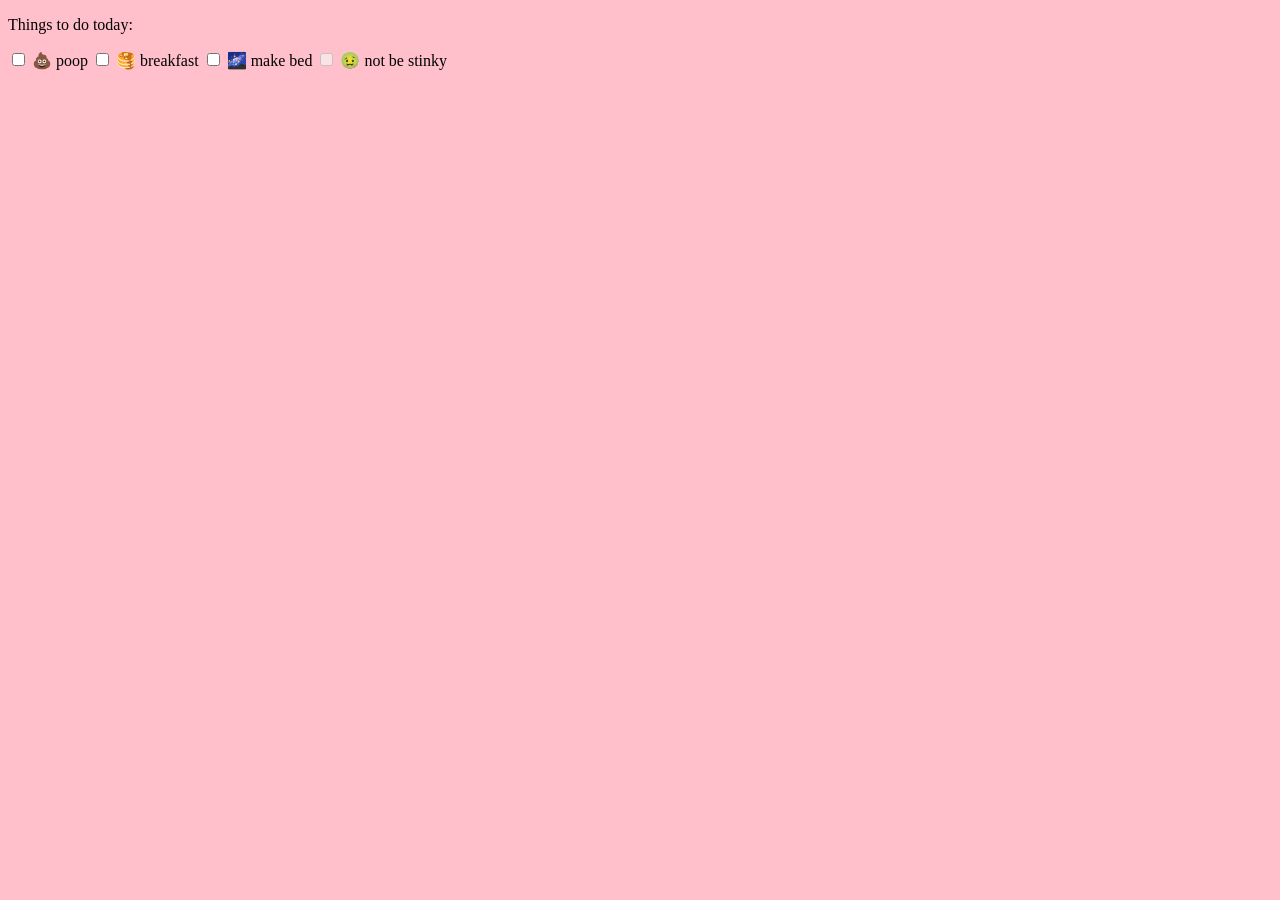
==== index.html @ 3c7a0d49 "ahh" ====
<!DOCTYPE html>
<html>
<meta charset="UTF-8">
<body>
<Body bgcolor="pink">  
<form>
    <p>Things to do today:</p>
    <input type="checkbox" name="veggies" id="veg1" value="💩 poop" onclick="return       ValidateSelection();">
    <label for="veg1">💩 poop</label>
    <input form="myForm" type="checkbox" name="veggies" id="veg2"  value="🥞 breakfast" onclick="return ValidateSelection();"> 
    <label for="veg2">🥞 breakfast</label>
    <input form="myForm" type="checkbox" name="veggies" id="veg3"  value="🌌 make bed" onclick="return ValidateSelection();"> 
    <label for="veg3">🌌 make bed</label>
    <input type="checkbox" name="veggies" id="veg4" value="🤢 not be stinky" disabled> 
    <label for="veg4">🤢 not be stinky</label>

</form>
<script type="text/javascript">  
    function ValidateSelection()  
    {  
        var cb = document.getElementsByName("veggies");  
        var CheckedItems = 0; 
        for(var i = 0; i < cb.length; i++)  
        {  
            if(cb[i].checked)  
                CheckedItems++;  
        }  
        if(CheckedItems > 2){
           alert("You did the things you needed to do today!");
           return false; }
}  
 </script>
</body>
</html>
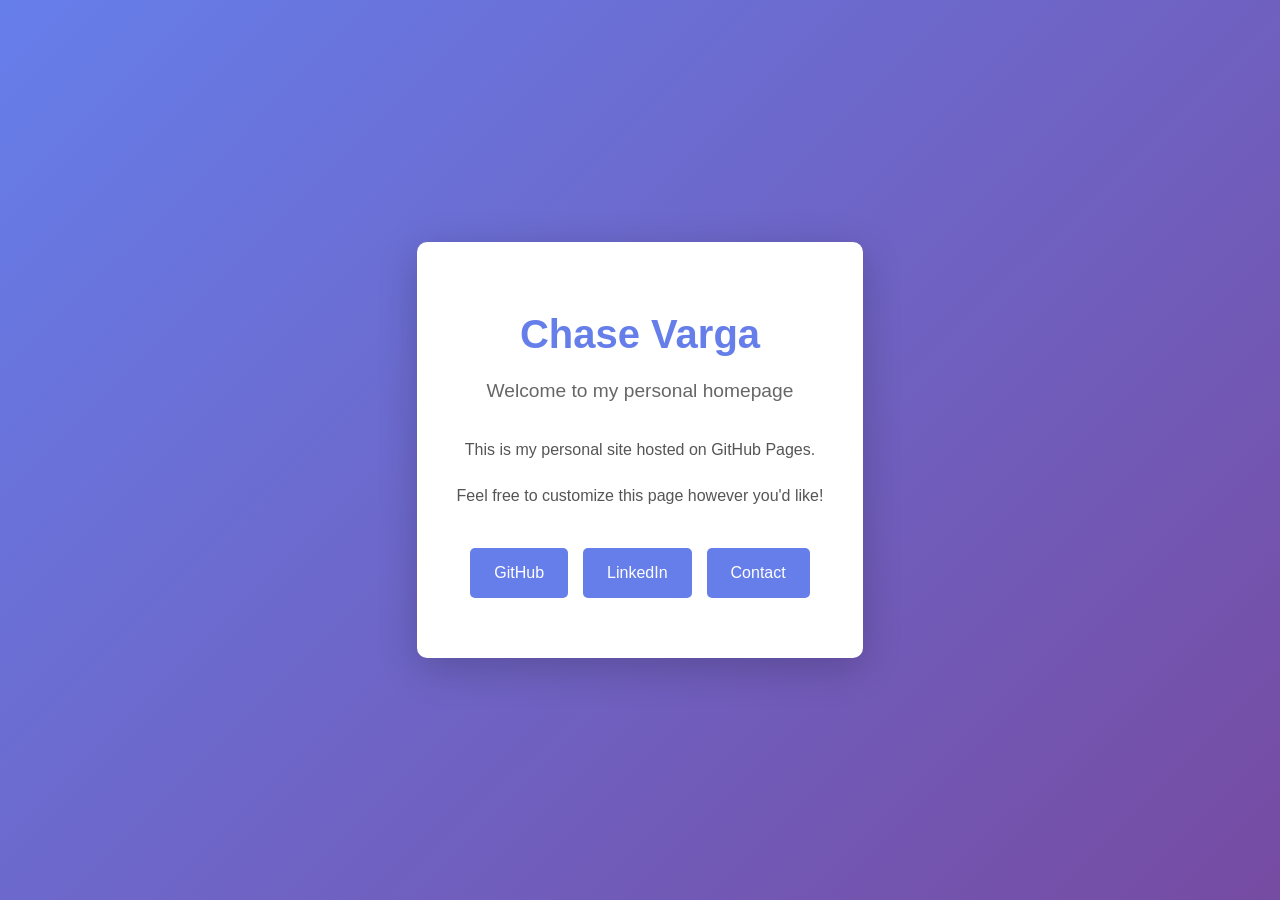
==== commit 5eefff29: "Initial commit: Add personal homepage Created a basic personal homepage with modern styling.  🤖 Gene" ====
--- a/index.html
+++ b/index.html
@@ -1,34 +1,90 @@
 <!DOCTYPE html>
-<html>
-<meta charset="UTF-8">
+<html lang="en">
+<head>
+    <meta charset="UTF-8">
+    <meta name="viewport" content="width=device-width, initial-scale=1.0">
+    <title>Chase Varga - Personal Homepage</title>
+    <style>
+        * {
+            margin: 0;
+            padding: 0;
+            box-sizing: border-box;
+        }
+
+        body {
+            font-family: -apple-system, BlinkMacSystemFont, 'Segoe UI', Roboto, Oxygen, Ubuntu, Cantarell, sans-serif;
+            line-height: 1.6;
+            color: #333;
+            background: linear-gradient(135deg, #667eea 0%, #764ba2 100%);
+            min-height: 100vh;
+            display: flex;
+            align-items: center;
+            justify-content: center;
+            padding: 20px;
+        }
+
+        .container {
+            background: white;
+            border-radius: 10px;
+            box-shadow: 0 10px 40px rgba(0, 0, 0, 0.2);
+            padding: 60px 40px;
+            max-width: 600px;
+            text-align: center;
+        }
+
+        h1 {
+            font-size: 2.5em;
+            margin-bottom: 10px;
+            color: #667eea;
+        }
+
+        .subtitle {
+            font-size: 1.2em;
+            color: #666;
+            margin-bottom: 30px;
+        }
+
+        p {
+            margin-bottom: 20px;
+            color: #555;
+        }
+
+        .links {
+            margin-top: 40px;
+            display: flex;
+            gap: 15px;
+            justify-content: center;
+            flex-wrap: wrap;
+        }
+
+        .links a {
+            text-decoration: none;
+            color: white;
+            background: #667eea;
+            padding: 12px 24px;
+            border-radius: 5px;
+            transition: background 0.3s ease;
+            font-weight: 500;
+        }
+
+        .links a:hover {
+            background: #764ba2;
+        }
+    </style>
+</head>
 <body>
-<Body bgcolor="pink">  
-<form>
-    <p>Things to do today:</p>
-    <input type="checkbox" name="veggies" id="veg1" value="💩 poop" onclick="return       ValidateSelection();">
-    <label for="veg1">💩 poop</label>
-    <input form="myForm" type="checkbox" name="veggies" id="veg2"  value="🥞 breakfast" onclick="return ValidateSelection();"> 
-    <label for="veg2">🥞 breakfast</label>
-    <input form="myForm" type="checkbox" name="veggies" id="veg3"  value="🌌 make bed" onclick="return ValidateSelection();"> 
-    <label for="veg3">🌌 make bed</label>
-    <input type="checkbox" name="veggies" id="veg4" value="🤢 not be stinky" disabled> 
-    <label for="veg4">🤢 not be stinky</label>
+    <div class="container">
+        <h1>Chase Varga</h1>
+        <p class="subtitle">Welcome to my personal homepage</p>
 
-</form>
-<script type="text/javascript">  
-    function ValidateSelection()  
-    {  
-        var cb = document.getElementsByName("veggies");  
-        var CheckedItems = 0; 
-        for(var i = 0; i < cb.length; i++)  
-        {  
-            if(cb[i].checked)  
-                CheckedItems++;  
-        }  
-        if(CheckedItems > 2){
-           alert("You did the things you needed to do today!");
-           return false; }
-}  
- </script>
+        <p>This is my personal site hosted on GitHub Pages.</p>
+        <p>Feel free to customize this page however you'd like!</p>
+
+        <div class="links">
+            <a href="https://github.com/Chase-Projects" target="_blank">GitHub</a>
+            <a href="#" target="_blank">LinkedIn</a>
+            <a href="#" target="_blank">Contact</a>
+        </div>
+    </div>
 </body>
 </html>
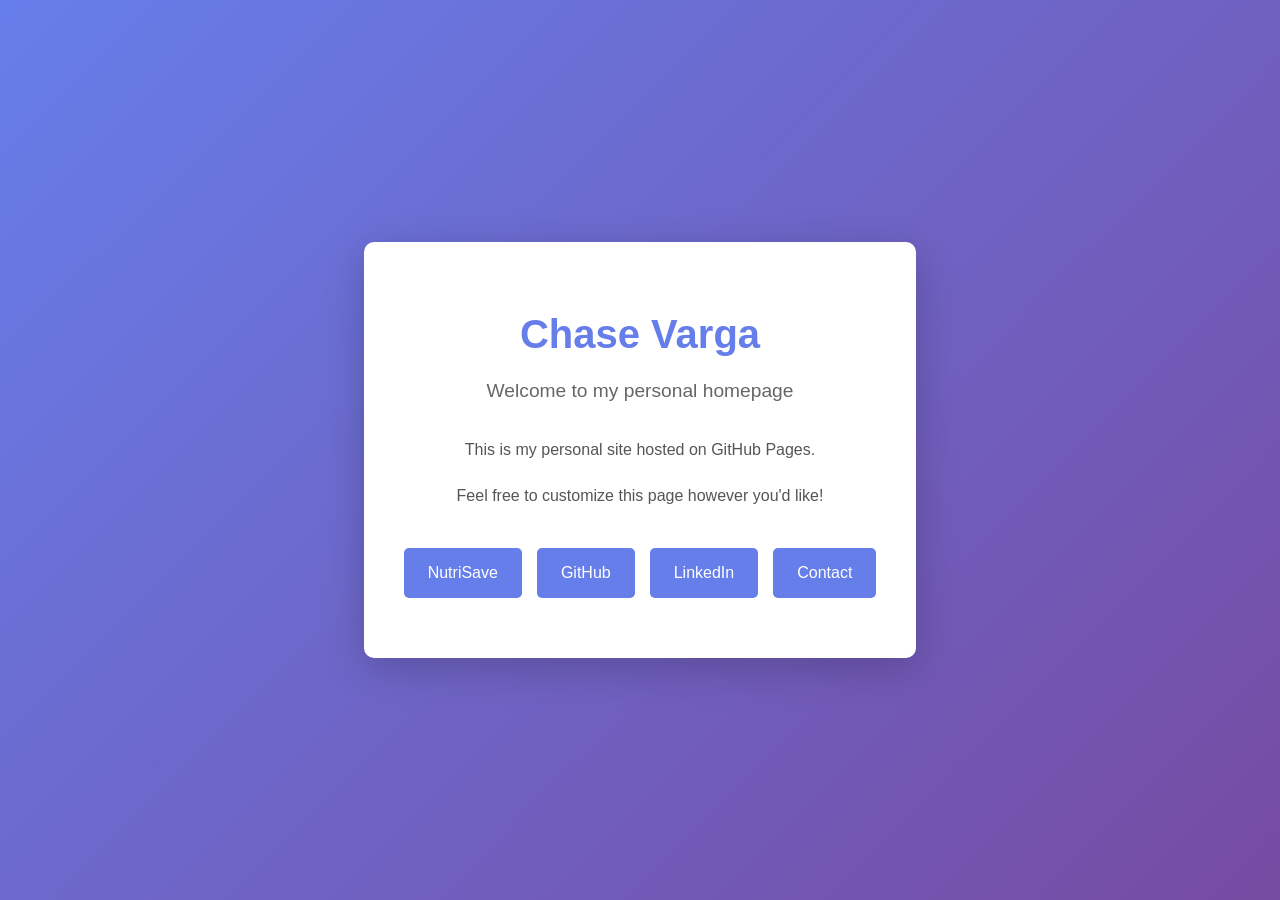
==== commit 3fd2414e: "Add NutriSave project link" ====
--- a/index.html
+++ b/index.html
@@ -81,6 +81,7 @@
         <p>Feel free to customize this page however you'd like!</p>
 
         <div class="links">
+            <a href="https://chase-projects.github.io/nutrisave-solutions/" target="_blank">NutriSave</a>
             <a href="https://github.com/Chase-Projects" target="_blank">GitHub</a>
             <a href="#" target="_blank">LinkedIn</a>
             <a href="#" target="_blank">Contact</a>
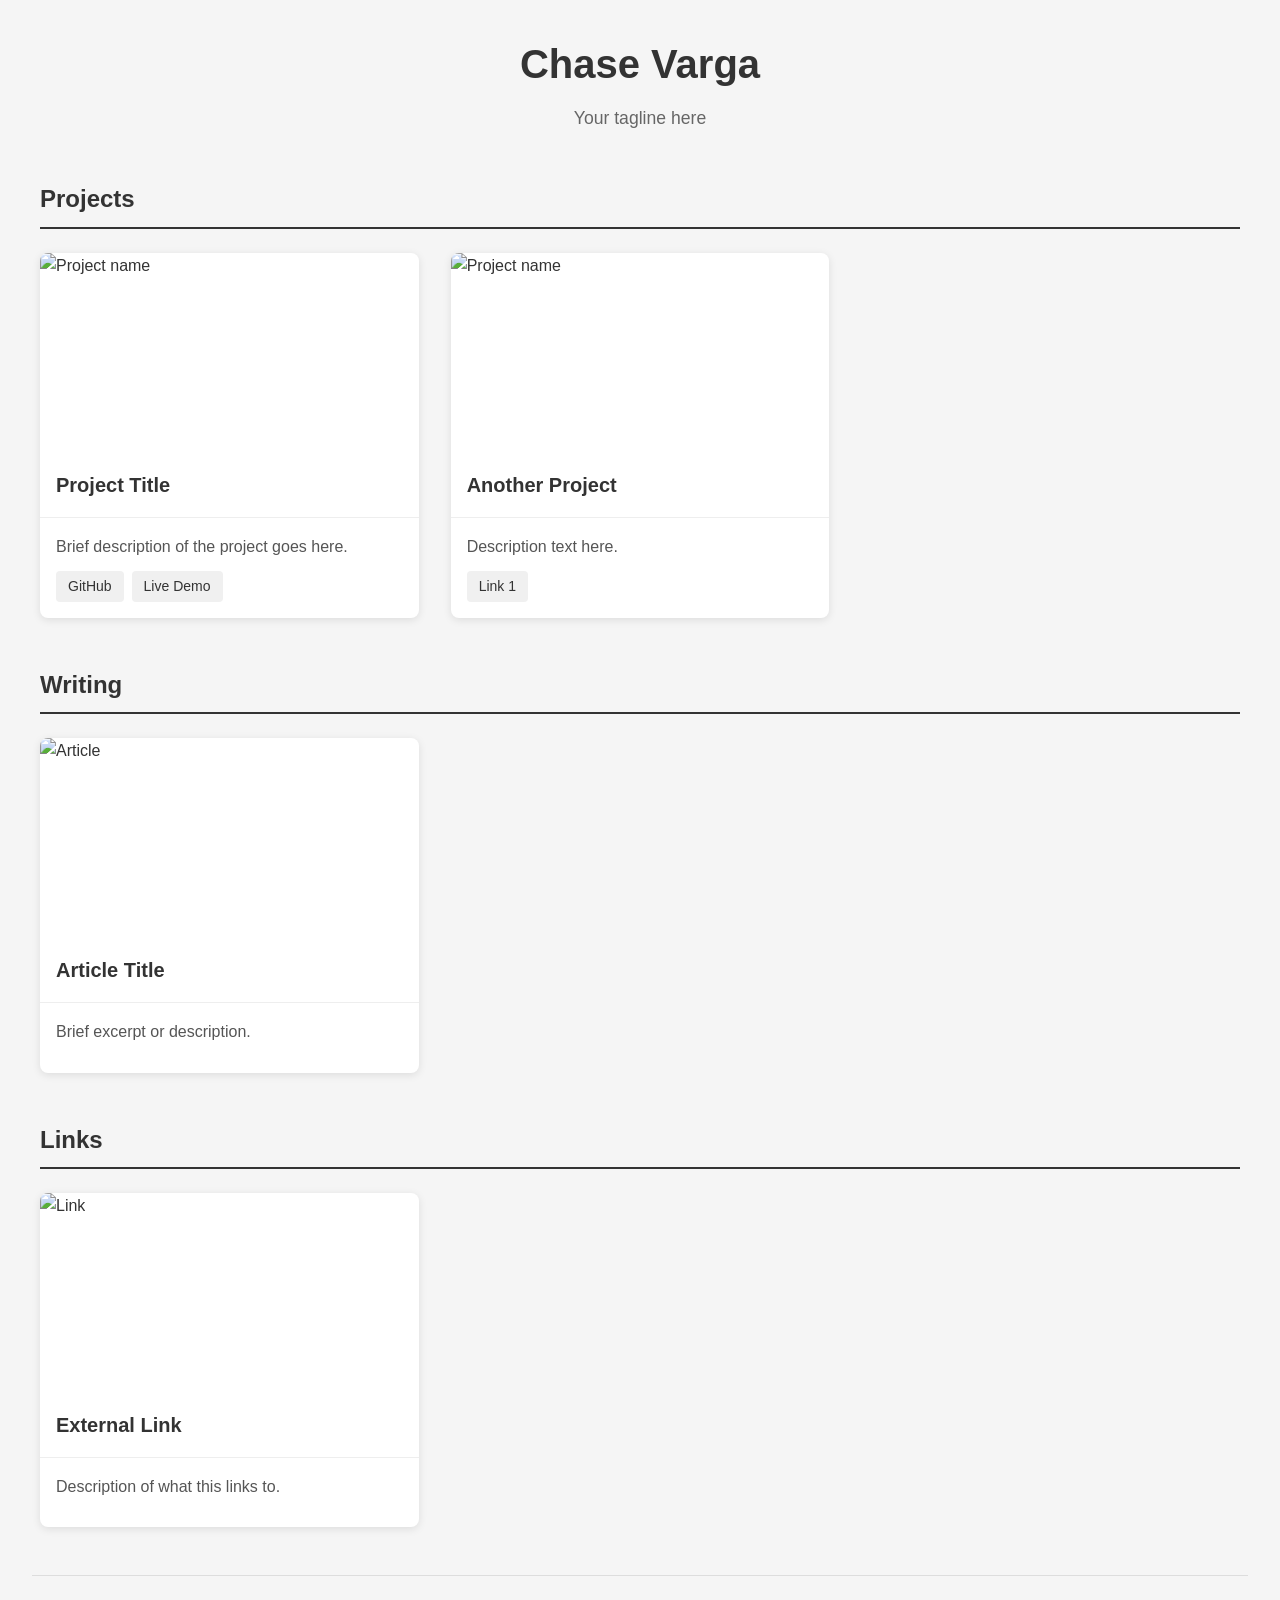
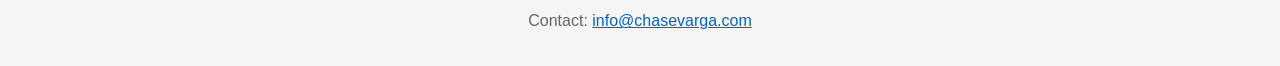
==== commit 003043cc: "initial site with widget layout" ====
--- a/index.html
+++ b/index.html
@@ -3,89 +3,93 @@
 <head>
     <meta charset="UTF-8">
     <meta name="viewport" content="width=device-width, initial-scale=1.0">
-    <title>Chase Varga - Personal Homepage</title>
-    <style>
-        * {
-            margin: 0;
-            padding: 0;
-            box-sizing: border-box;
-        }
-
-        body {
-            font-family: -apple-system, BlinkMacSystemFont, 'Segoe UI', Roboto, Oxygen, Ubuntu, Cantarell, sans-serif;
-            line-height: 1.6;
-            color: #333;
-            background: linear-gradient(135deg, #667eea 0%, #764ba2 100%);
-            min-height: 100vh;
-            display: flex;
-            align-items: center;
-            justify-content: center;
-            padding: 20px;
-        }
-
-        .container {
-            background: white;
-            border-radius: 10px;
-            box-shadow: 0 10px 40px rgba(0, 0, 0, 0.2);
-            padding: 60px 40px;
-            max-width: 600px;
-            text-align: center;
-        }
-
-        h1 {
-            font-size: 2.5em;
-            margin-bottom: 10px;
-            color: #667eea;
-        }
-
-        .subtitle {
-            font-size: 1.2em;
-            color: #666;
-            margin-bottom: 30px;
-        }
-
-        p {
-            margin-bottom: 20px;
-            color: #555;
-        }
-
-        .links {
-            margin-top: 40px;
-            display: flex;
-            gap: 15px;
-            justify-content: center;
-            flex-wrap: wrap;
-        }
-
-        .links a {
-            text-decoration: none;
-            color: white;
-            background: #667eea;
-            padding: 12px 24px;
-            border-radius: 5px;
-            transition: background 0.3s ease;
-            font-weight: 500;
-        }
-
-        .links a:hover {
-            background: #764ba2;
-        }
-    </style>
+    <title>Chase Varga</title>
+    <link rel="stylesheet" href="styles.css">
 </head>
 <body>
-    <div class="container">
+    <header>
         <h1>Chase Varga</h1>
-        <p class="subtitle">Welcome to my personal homepage</p>
+        <p class="tagline">Your tagline here</p>
+    </header>
 
-        <p>This is my personal site hosted on GitHub Pages.</p>
-        <p>Feel free to customize this page however you'd like!</p>
+    <main>
+        <!-- PROJECTS SECTION -->
+        <section class="category">
+            <h2>Projects</h2>
+            <div class="widget-grid">
 
-        <div class="links">
-            <a href="https://chase-projects.github.io/nutrisave-solutions/" target="_blank">NutriSave</a>
-            <a href="https://github.com/Chase-Projects" target="_blank">GitHub</a>
-            <a href="#" target="_blank">LinkedIn</a>
-            <a href="#" target="_blank">Contact</a>
-        </div>
-    </div>
+                <!-- Widget Template - Copy this block to add more -->
+                <article class="widget">
+                    <div class="widget-image">
+                        <img src="https://via.placeholder.com/400x250" alt="Project name">
+                    </div>
+                    <a href="#" class="widget-title">Project Title</a>
+                    <div class="widget-content">
+                        <p>Brief description of the project goes here.</p>
+                        <ul class="widget-links">
+                            <li><a href="#">GitHub</a></li>
+                            <li><a href="#">Live Demo</a></li>
+                        </ul>
+                    </div>
+                </article>
+
+                <!-- Another widget example -->
+                <article class="widget">
+                    <div class="widget-image">
+                        <img src="https://via.placeholder.com/400x250" alt="Project name">
+                    </div>
+                    <a href="#" class="widget-title">Another Project</a>
+                    <div class="widget-content">
+                        <p>Description text here.</p>
+                        <ul class="widget-links">
+                            <li><a href="#">Link 1</a></li>
+                        </ul>
+                    </div>
+                </article>
+
+            </div>
+        </section>
+
+        <!-- WRITING SECTION -->
+        <section class="category">
+            <h2>Writing</h2>
+            <div class="widget-grid">
+
+                <article class="widget">
+                    <div class="widget-image">
+                        <img src="https://via.placeholder.com/400x250" alt="Article">
+                    </div>
+                    <a href="#" class="widget-title">Article Title</a>
+                    <div class="widget-content">
+                        <p>Brief excerpt or description.</p>
+                    </div>
+                </article>
+
+            </div>
+        </section>
+
+        <!-- LINKS SECTION -->
+        <section class="category">
+            <h2>Links</h2>
+            <div class="widget-grid">
+
+                <article class="widget">
+                    <div class="widget-image">
+                        <img src="https://via.placeholder.com/400x250" alt="Link">
+                    </div>
+                    <a href="#" class="widget-title">External Link</a>
+                    <div class="widget-content">
+                        <p>Description of what this links to.</p>
+                    </div>
+                </article>
+
+            </div>
+        </section>
+
+    </main>
+
+    <footer>
+        <p>Contact: <a href="mailto:info@chasevarga.com">info@chasevarga.com</a></p>
+    </footer>
 </body>
 </html>
--- a/styles.css
+++ b/styles.css
@@ -0,0 +1,158 @@
+/* Reset and base styles */
+* {
+    margin: 0;
+    padding: 0;
+    box-sizing: border-box;
+}
+
+body {
+    font-family: -apple-system, BlinkMacSystemFont, 'Segoe UI', Roboto, Oxygen, Ubuntu, sans-serif;
+    line-height: 1.6;
+    color: #333;
+    background-color: #f5f5f5;
+    padding: 2rem;
+}
+
+/* Header */
+header {
+    text-align: center;
+    margin-bottom: 3rem;
+}
+
+header h1 {
+    font-size: 2.5rem;
+    margin-bottom: 0.5rem;
+}
+
+.tagline {
+    color: #666;
+    font-size: 1.1rem;
+}
+
+/* Main content */
+main {
+    max-width: 1200px;
+    margin: 0 auto;
+}
+
+/* Category sections */
+.category {
+    margin-bottom: 3rem;
+}
+
+.category h2 {
+    font-size: 1.5rem;
+    margin-bottom: 1.5rem;
+    padding-bottom: 0.5rem;
+    border-bottom: 2px solid #333;
+}
+
+/* Widget grid - responsive */
+.widget-grid {
+    display: grid;
+    grid-template-columns: repeat(auto-fill, minmax(300px, 1fr));
+    gap: 2rem;
+}
+
+/* Individual widget card */
+.widget {
+    background: white;
+    border-radius: 8px;
+    overflow: hidden;
+    box-shadow: 0 2px 8px rgba(0, 0, 0, 0.1);
+    transition: transform 0.2s ease, box-shadow 0.2s ease;
+}
+
+.widget:hover {
+    transform: translateY(-4px);
+    box-shadow: 0 4px 16px rgba(0, 0, 0, 0.15);
+}
+
+/* Widget image */
+.widget-image {
+    width: 100%;
+    height: 200px;
+    overflow: hidden;
+}
+
+.widget-image img {
+    width: 100%;
+    height: 100%;
+    object-fit: cover;
+}
+
+/* Widget title (main link) */
+.widget-title {
+    display: block;
+    padding: 1rem;
+    font-size: 1.25rem;
+    font-weight: 600;
+    color: #333;
+    text-decoration: none;
+    border-bottom: 1px solid #eee;
+}
+
+.widget-title:hover {
+    color: #0066cc;
+}
+
+/* Widget content area */
+.widget-content {
+    padding: 1rem;
+}
+
+.widget-content p {
+    margin-bottom: 0.75rem;
+    color: #555;
+}
+
+/* Secondary links in widget */
+.widget-links {
+    list-style: none;
+    display: flex;
+    flex-wrap: wrap;
+    gap: 0.5rem;
+}
+
+.widget-links li a {
+    display: inline-block;
+    padding: 0.25rem 0.75rem;
+    background: #f0f0f0;
+    border-radius: 4px;
+    color: #333;
+    text-decoration: none;
+    font-size: 0.875rem;
+}
+
+.widget-links li a:hover {
+    background: #0066cc;
+    color: white;
+}
+
+/* Footer */
+footer {
+    text-align: center;
+    margin-top: 3rem;
+    padding-top: 2rem;
+    border-top: 1px solid #ddd;
+    color: #666;
+}
+
+footer a {
+    color: #0066cc;
+}
+
+/* Responsive adjustments */
+@media (max-width: 600px) {
+    body {
+        padding: 1rem;
+    }
+
+    header h1 {
+        font-size: 2rem;
+    }
+
+    .widget-grid {
+        grid-template-columns: 1fr;
+    }
+}
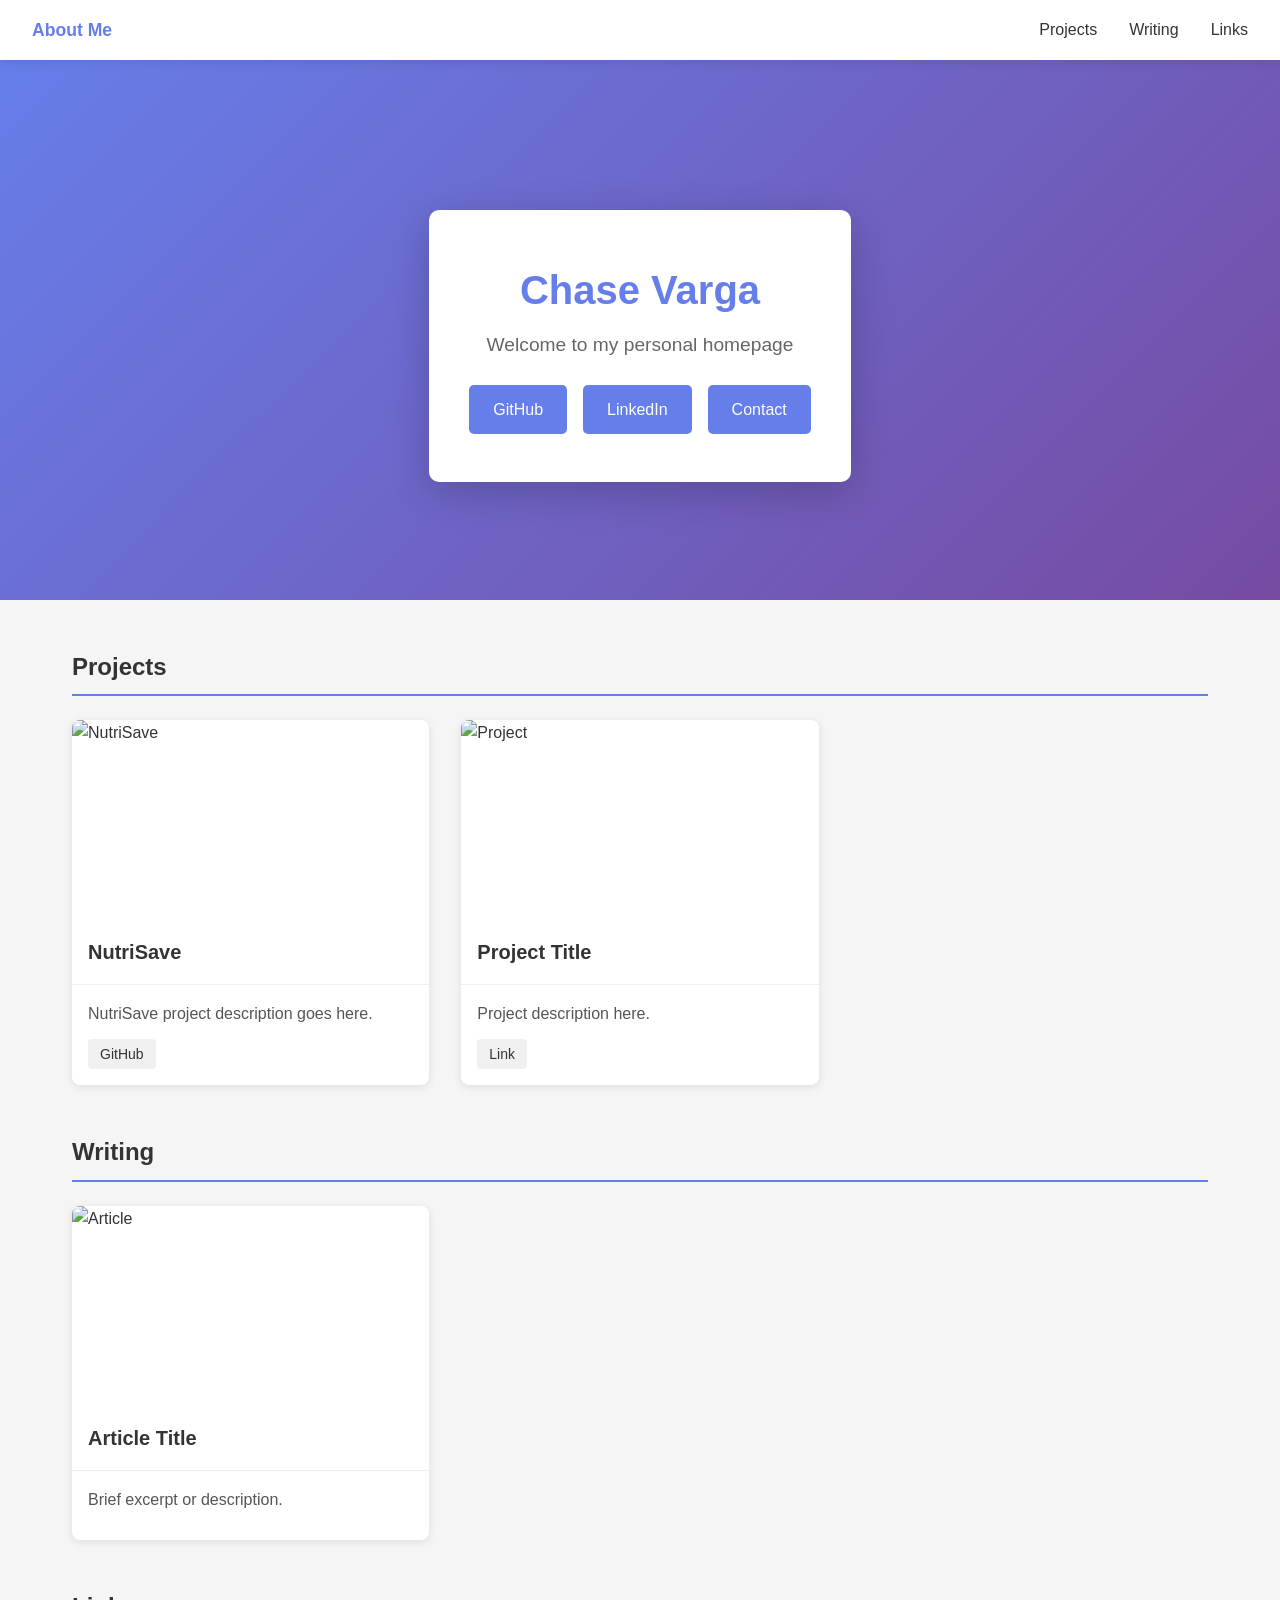
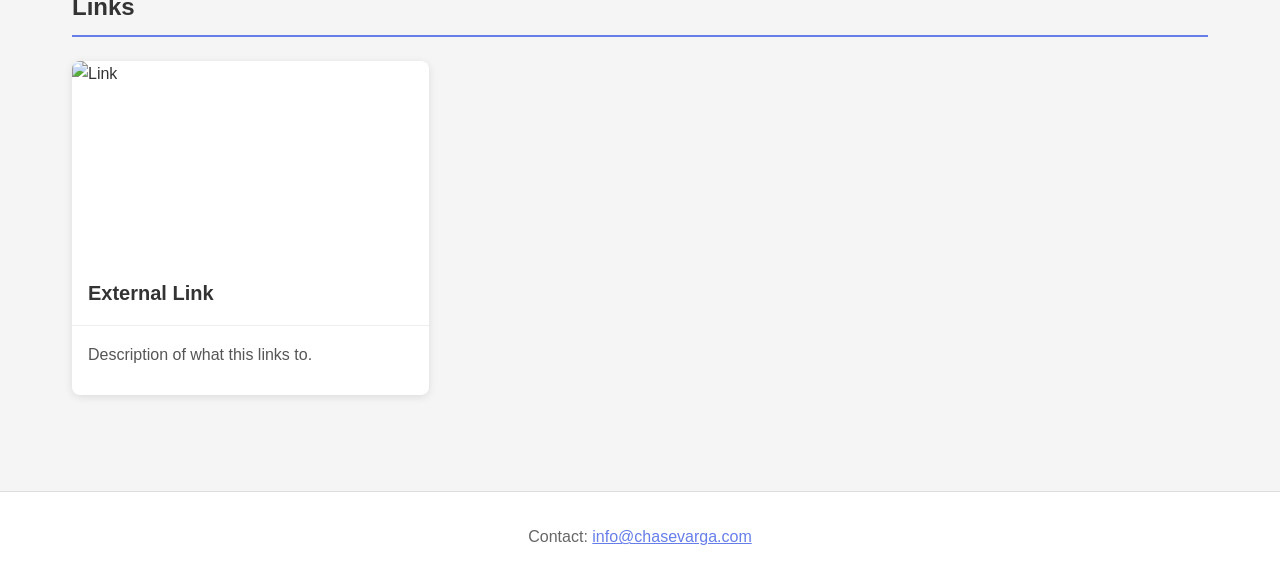
==== commit f5b5546e: "Integrate old site with new widget layout and navbar" ====
--- a/index.html
+++ b/index.html
@@ -7,42 +7,59 @@
     <link rel="stylesheet" href="styles.css">
 </head>
 <body>
-    <header>
-        <h1>Chase Varga</h1>
-        <p class="tagline">Your tagline here</p>
-    </header>
+    <!-- TOP NAVIGATION BAR -->
+    <nav class="navbar">
+        <a href="#about" class="nav-brand">About Me</a>
+        <div class="nav-links">
+            <a href="#projects">Projects</a>
+            <a href="#writing">Writing</a>
+            <a href="#links">Links</a>
+        </div>
+    </nav>
+
+    <!-- ABOUT SECTION -->
+    <section id="about" class="about-section">
+        <div class="about-container">
+            <h1>Chase Varga</h1>
+            <p class="tagline">Welcome to my personal homepage</p>
+            <div class="about-links">
+                <a href="https://github.com/Chase-Projects" target="_blank">GitHub</a>
+                <a href="#" target="_blank">LinkedIn</a>
+                <a href="mailto:info@chasevarga.com">Contact</a>
+            </div>
+        </div>
+    </section>
 
     <main>
         <!-- PROJECTS SECTION -->
-        <section class="category">
+        <section id="projects" class="category">
             <h2>Projects</h2>
             <div class="widget-grid">
 
-                <!-- Widget Template - Copy this block to add more -->
+                <!-- NutriSave Widget -->
                 <article class="widget">
                     <div class="widget-image">
-                        <img src="https://via.placeholder.com/400x250" alt="Project name">
+                        <img src="https://via.placeholder.com/400x250" alt="NutriSave">
                     </div>
-                    <a href="#" class="widget-title">Project Title</a>
+                    <a href="https://chase-projects.github.io/nutrisave-solutions/" class="widget-title">NutriSave</a>
                     <div class="widget-content">
-                        <p>Brief description of the project goes here.</p>
+                        <p>NutriSave project description goes here.</p>
                         <ul class="widget-links">
-                            <li><a href="#">GitHub</a></li>
-                            <li><a href="#">Live Demo</a></li>
+                            <li><a href="https://github.com/Chase-Projects/nutrisave-solutions">GitHub</a></li>
                         </ul>
                     </div>
                 </article>
 
-                <!-- Another widget example -->
+                <!-- Placeholder widget - duplicate and customize -->
                 <article class="widget">
                     <div class="widget-image">
-                        <img src="https://via.placeholder.com/400x250" alt="Project name">
+                        <img src="https://via.placeholder.com/400x250" alt="Project">
                     </div>
-                    <a href="#" class="widget-title">Another Project</a>
+                    <a href="#" class="widget-title">Project Title</a>
                     <div class="widget-content">
-                        <p>Description text here.</p>
+                        <p>Project description here.</p>
                         <ul class="widget-links">
-                            <li><a href="#">Link 1</a></li>
+                            <li><a href="#">Link</a></li>
                         </ul>
                     </div>
                 </article>
@@ -51,7 +68,7 @@
         </section>
 
         <!-- WRITING SECTION -->
-        <section class="category">
+        <section id="writing" class="category">
             <h2>Writing</h2>
             <div class="widget-grid">
 
@@ -69,7 +86,7 @@
         </section>
 
         <!-- LINKS SECTION -->
-        <section class="category">
+        <section id="links" class="category">
             <h2>Links</h2>
             <div class="widget-grid">
 
--- a/styles.css
+++ b/styles.css
@@ -10,41 +10,122 @@
     line-height: 1.6;
     color: #333;
     background-color: #f5f5f5;
-    padding: 2rem;
-}
-
-/* Header */
-header {
+}
+
+/* ========== NAVBAR ========== */
+.navbar {
+    position: fixed;
+    top: 0;
+    left: 0;
+    right: 0;
+    display: flex;
+    justify-content: space-between;
+    align-items: center;
+    padding: 1rem 2rem;
+    background: white;
+    box-shadow: 0 2px 10px rgba(0, 0, 0, 0.1);
+    z-index: 1000;
+}
+
+.nav-brand {
+    font-size: 1.1rem;
+    font-weight: 600;
+    color: #667eea;
+    text-decoration: none;
+}
+
+.nav-brand:hover {
+    color: #764ba2;
+}
+
+.nav-links {
+    display: flex;
+    gap: 2rem;
+}
+
+.nav-links a {
+    color: #333;
+    text-decoration: none;
+    font-weight: 500;
+    transition: color 0.2s ease;
+}
+
+.nav-links a:hover {
+    color: #667eea;
+}
+
+/* ========== ABOUT SECTION (Hero) ========== */
+.about-section {
+    background: linear-gradient(135deg, #667eea 0%, #764ba2 100%);
+    min-height: 60vh;
+    display: flex;
+    align-items: center;
+    justify-content: center;
+    padding: 6rem 2rem 4rem;
+    margin-top: 60px; /* Account for fixed navbar */
+}
+
+.about-container {
+    background: white;
+    border-radius: 10px;
+    box-shadow: 0 10px 40px rgba(0, 0, 0, 0.2);
+    padding: 3rem 2.5rem;
+    max-width: 600px;
     text-align: center;
-    margin-bottom: 3rem;
-}
-
-header h1 {
+}
+
+.about-container h1 {
     font-size: 2.5rem;
     margin-bottom: 0.5rem;
-}
-
-.tagline {
+    color: #667eea;
+}
+
+.about-container .tagline {
+    font-size: 1.2rem;
     color: #666;
-    font-size: 1.1rem;
-}
-
-/* Main content */
+    margin-bottom: 1.5rem;
+}
+
+.about-links {
+    display: flex;
+    gap: 1rem;
+    justify-content: center;
+    flex-wrap: wrap;
+}
+
+.about-links a {
+    text-decoration: none;
+    color: white;
+    background: #667eea;
+    padding: 0.75rem 1.5rem;
+    border-radius: 5px;
+    transition: background 0.3s ease;
+    font-weight: 500;
+}
+
+.about-links a:hover {
+    background: #764ba2;
+}
+
+/* ========== MAIN CONTENT ========== */
 main {
     max-width: 1200px;
     margin: 0 auto;
+    padding: 3rem 2rem;
 }
 
 /* Category sections */
 .category {
     margin-bottom: 3rem;
+    scroll-margin-top: 80px; /* Offset for fixed navbar */
 }
 
 .category h2 {
     font-size: 1.5rem;
     margin-bottom: 1.5rem;
     padding-bottom: 0.5rem;
-    border-bottom: 2px solid #333;
+    border-bottom: 2px solid #667eea;
+    color: #333;
 }
 
 /* Widget grid - responsive */
@@ -93,7 +174,7 @@
 }
 
 .widget-title:hover {
-    color: #0066cc;
+    color: #667eea;
 }
 
 /* Widget content area */
@@ -125,31 +206,51 @@
 }
 
 .widget-links li a:hover {
-    background: #0066cc;
+    background: #667eea;
     color: white;
 }
 
-/* Footer */
+/* ========== FOOTER ========== */
 footer {
     text-align: center;
-    margin-top: 3rem;
-    padding-top: 2rem;
+    padding: 2rem;
+    background: white;
     border-top: 1px solid #ddd;
     color: #666;
 }
 
 footer a {
-    color: #0066cc;
-}
-
-/* Responsive adjustments */
+    color: #667eea;
+}
+
+/* ========== RESPONSIVE ========== */
 @media (max-width: 600px) {
-    body {
+    .navbar {
         padding: 1rem;
     }
 
-    header h1 {
+    .nav-links {
+        gap: 1rem;
+    }
+
+    .nav-links a {
+        font-size: 0.9rem;
+    }
+
+    .about-section {
+        padding: 5rem 1rem 3rem;
+    }
+
+    .about-container {
+        padding: 2rem 1.5rem;
+    }
+
+    .about-container h1 {
         font-size: 2rem;
+    }
+
+    main {
+        padding: 2rem 1rem;
     }
 
     .widget-grid {
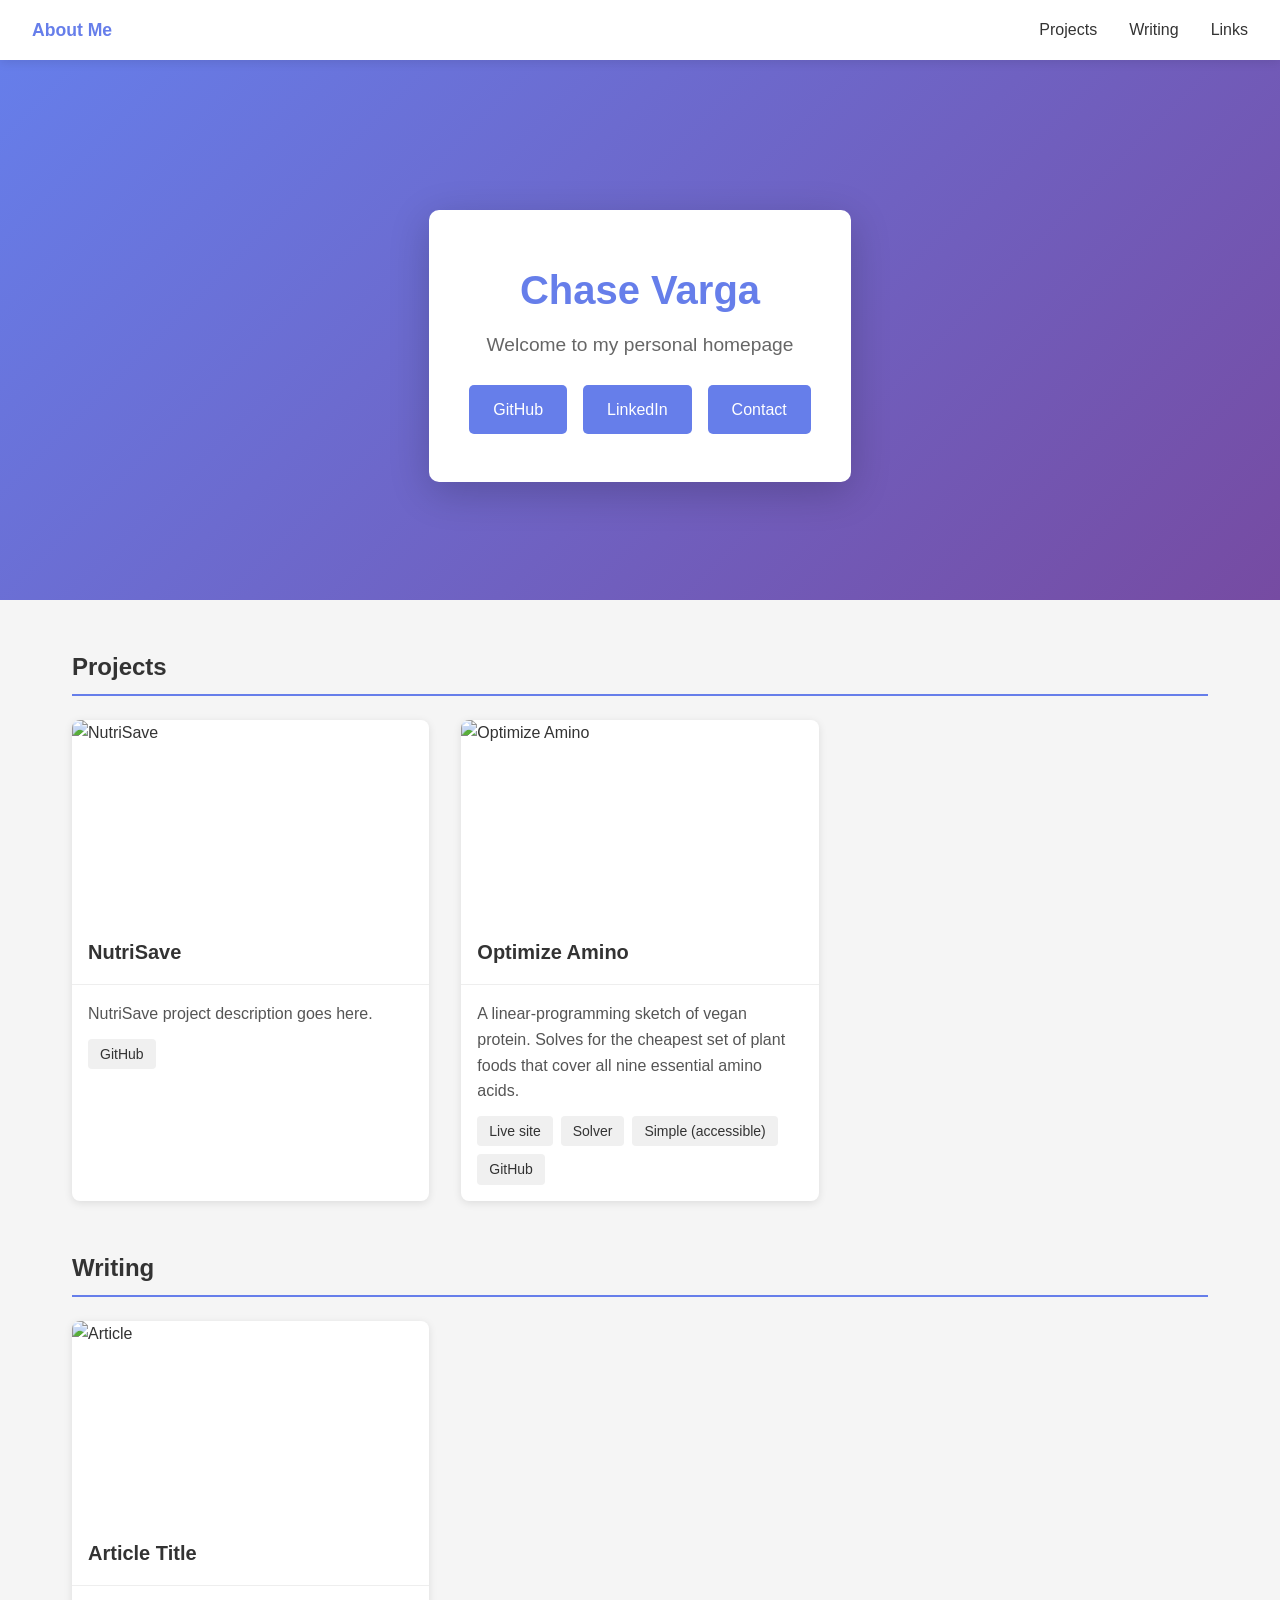
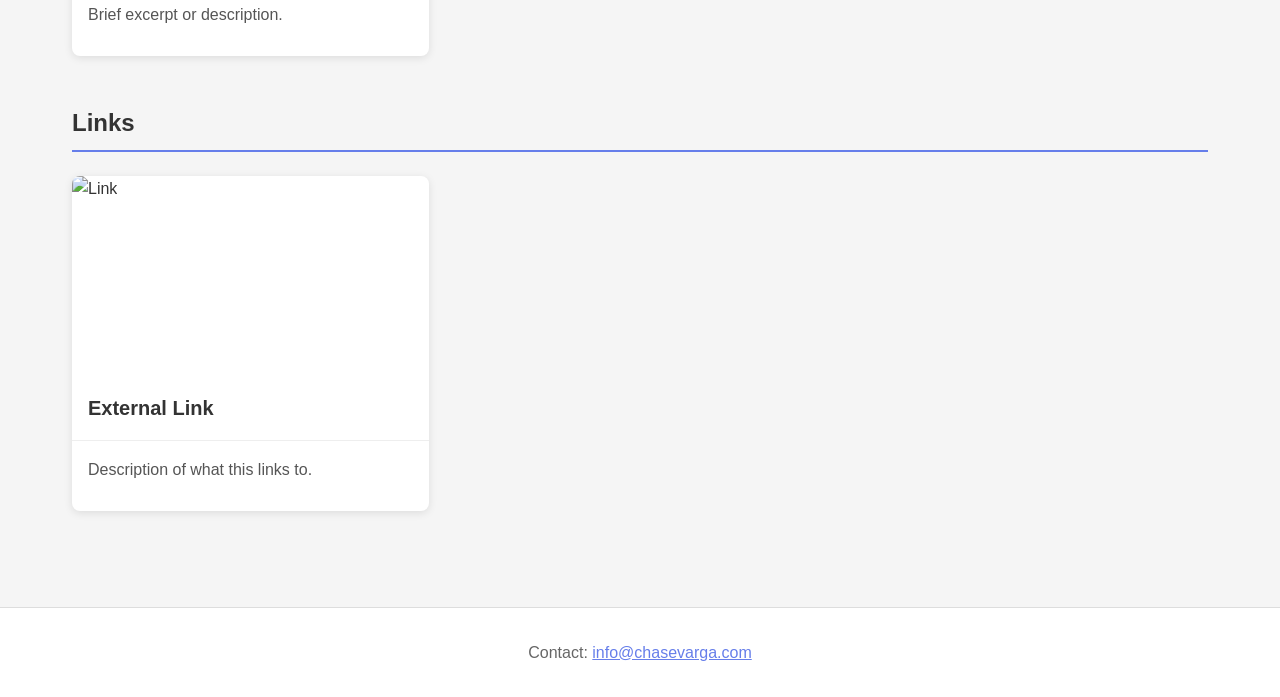
==== commit c87661b4: "Add Optimize Amino widget to projects" ====
--- a/index.html
+++ b/index.html
@@ -50,16 +50,19 @@
                     </div>
                 </article>
 
-                <!-- Placeholder widget - duplicate and customize -->
+                <!-- Optimize Amino Widget -->
                 <article class="widget">
                     <div class="widget-image">
-                        <img src="https://via.placeholder.com/400x250" alt="Project">
+                        <img src="https://chasevarga.com/optimize_amino/favicon.svg" alt="Optimize Amino">
                     </div>
-                    <a href="#" class="widget-title">Project Title</a>
+                    <a href="https://chasevarga.com/optimize_amino/" class="widget-title">Optimize Amino</a>
                     <div class="widget-content">
-                        <p>Project description here.</p>
+                        <p>A linear-programming sketch of vegan protein. Solves for the cheapest set of plant foods that cover all nine essential amino acids.</p>
                         <ul class="widget-links">
-                            <li><a href="#">Link</a></li>
+                            <li><a href="https://chasevarga.com/optimize_amino/">Live site</a></li>
+                            <li><a href="https://chasevarga.com/optimize_amino/solver.html">Solver</a></li>
+                            <li><a href="https://chasevarga.com/optimize_amino/simple.html">Simple (accessible)</a></li>
+                            <li><a href="https://github.com/Chase-Projects/optimize_amino">GitHub</a></li>
                         </ul>
                     </div>
                 </article>
